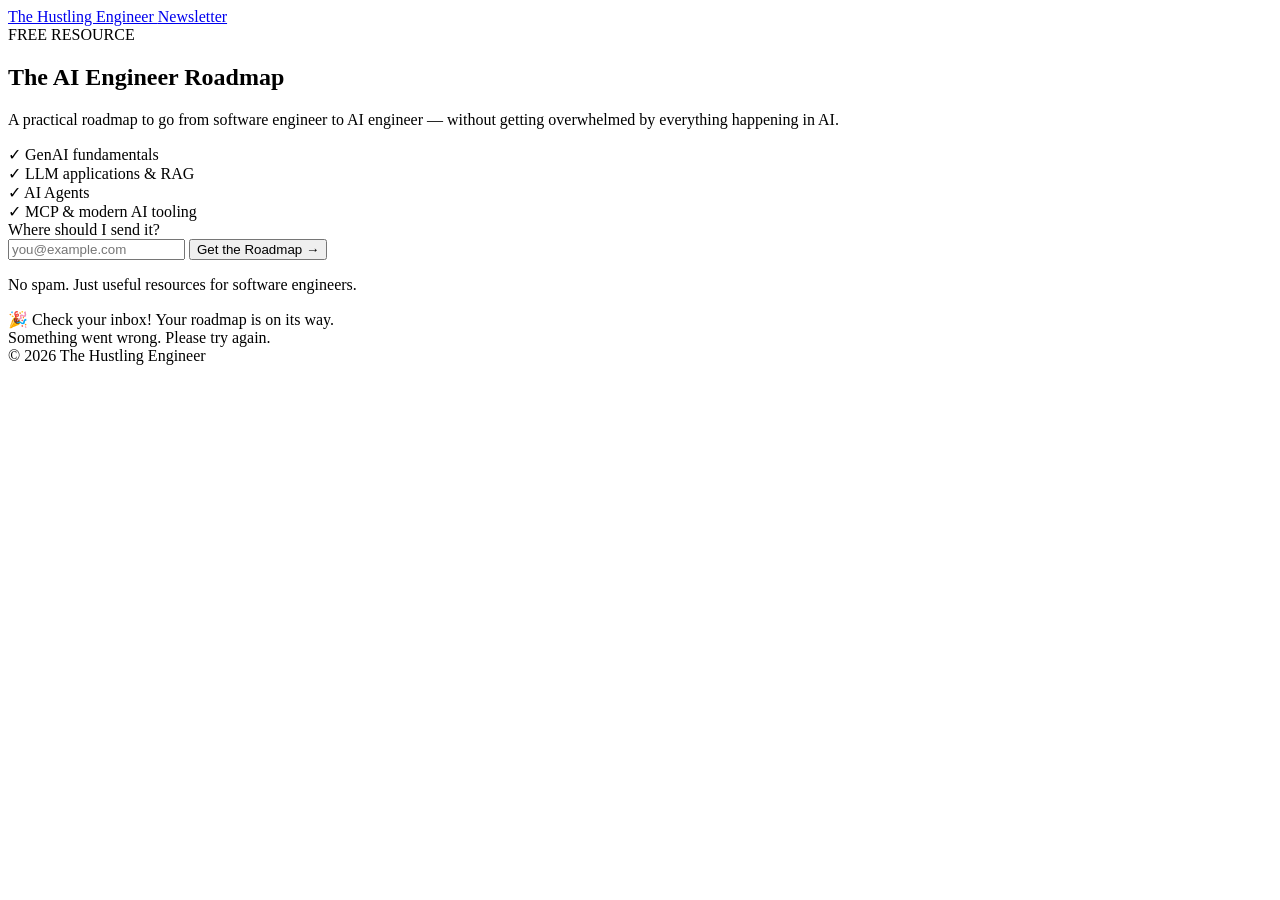
==== ai-roadmap/index.html @ c834b452 "Add initial AI Engineer Roadmap HTML structure" ====
<!DOCTYPE html>
<html lang="en">
<head>
    <meta charset="UTF-8">
    <meta name="viewport" content="width=device-width, initial-scale=1.0">

    <title>AI Engineer Roadmap | The Hustling Engineer</title>

    <meta
        name="description"
        content="Get the AI Engineer Roadmap — a practical roadmap for software engineers learning AI."
    >

    <link rel="preconnect" href="https://fonts.googleapis.com">
    <link rel="preconnect" href="https://fonts.gstatic.com" crossorigin>
    <link
        href="https://fonts.googleapis.com/css2?family=Inter:wght@300;400;500;600;700;800&display=swap"
        rel="stylesheet"
    >

    <link rel="stylesheet" href="style.css">
</head>

<body>

    <main class="page">

        <div class="container">

            <header class="header">
                <a href="/" class="logo">
                    The Hustling Engineer
                </a>

                <a
                    href="https://thehustlingengineer.substack.com/subscribe"
                    class="header-button"
                    target="_blank"
                >
                    Newsletter
                </a>
            </header>


            <section class="hero">

                <div class="badge">
                    FREE RESOURCE
                </div>

                <h1>
                    The AI Engineer Roadmap
                </h1>

                <p class="subtitle">
                    A practical roadmap to go from software engineer
                    to AI engineer — without getting overwhelmed by
                    everything happening in AI.
                </p>


                <div class="resource-card">

                    <div class="checklist">

                        <div class="check">
                            <span>✓</span>
                            GenAI fundamentals
                        </div>

                        <div class="check">
                            <span>✓</span>
                            LLM applications & RAG
                        </div>

                        <div class="check">
                            <span>✓</span>
                            AI Agents
                        </div>

                        <div class="check">
                            <span>✓</span>
                            MCP & modern AI tooling
                        </div>

                    </div>


                    <form id="leadForm">

                        <label for="email">
                            Where should I send it?
                        </label>

                        <div class="form-row">

                            <input
                                type="email"
                                id="email"
                                name="email"
                                placeholder="you@example.com"
                                required
                            >

                            <button type="submit">
                                Get the Roadmap →
                            </button>

                        </div>

                        <p class="privacy">
                            No spam. Just useful resources for software engineers.
                        </p>

                    </form>

                    <div id="success" class="success">
                        🎉 Check your inbox! Your roadmap is on its way.
                    </div>

                    <div id="error" class="error">
                        Something went wrong. Please try again.
                    </div>

                </div>

            </section>


            <footer>
                © 2026 The Hustling Engineer
            </footer>

        </div>

    </main>


    <script>

        const SCRIPT_URL =
            "https://script.google.com/macros/s/AKfycbzj2qd2UqBwCn5gOeJcXYc1-4L1tC522kYoX0JteOvMS0OXBv_S6rvGa9LmgAplBKdA/exec";

        const form = document.getElementById("leadForm");
        const success = document.getElementById("success");
        const error = document.getElementById("error");

        form.addEventListener("submit", async function (e) {

            e.preventDefault();

            const email = document.getElementById("email").value;
            const button = form.querySelector("button");

            button.disabled = true;
            button.innerText = "Sending...";

            success.style.display = "none";
            error.style.display = "none";

            const formData = new FormData();

            formData.append("email", email);
            formData.append("resource", "AI_ROADMAP");

            try {

                await fetch(SCRIPT_URL, {
                    method: "POST",
                    mode: "no-cors",
                    body: formData
                });

                form.style.display = "none";
                success.style.display = "block";

            } catch (err) {

                console.error(err);

                button.disabled = false;
                button.innerText = "Get the Roadmap →";

                error.style.display = "block";
            }

        });

    </script>

</body>
</html>
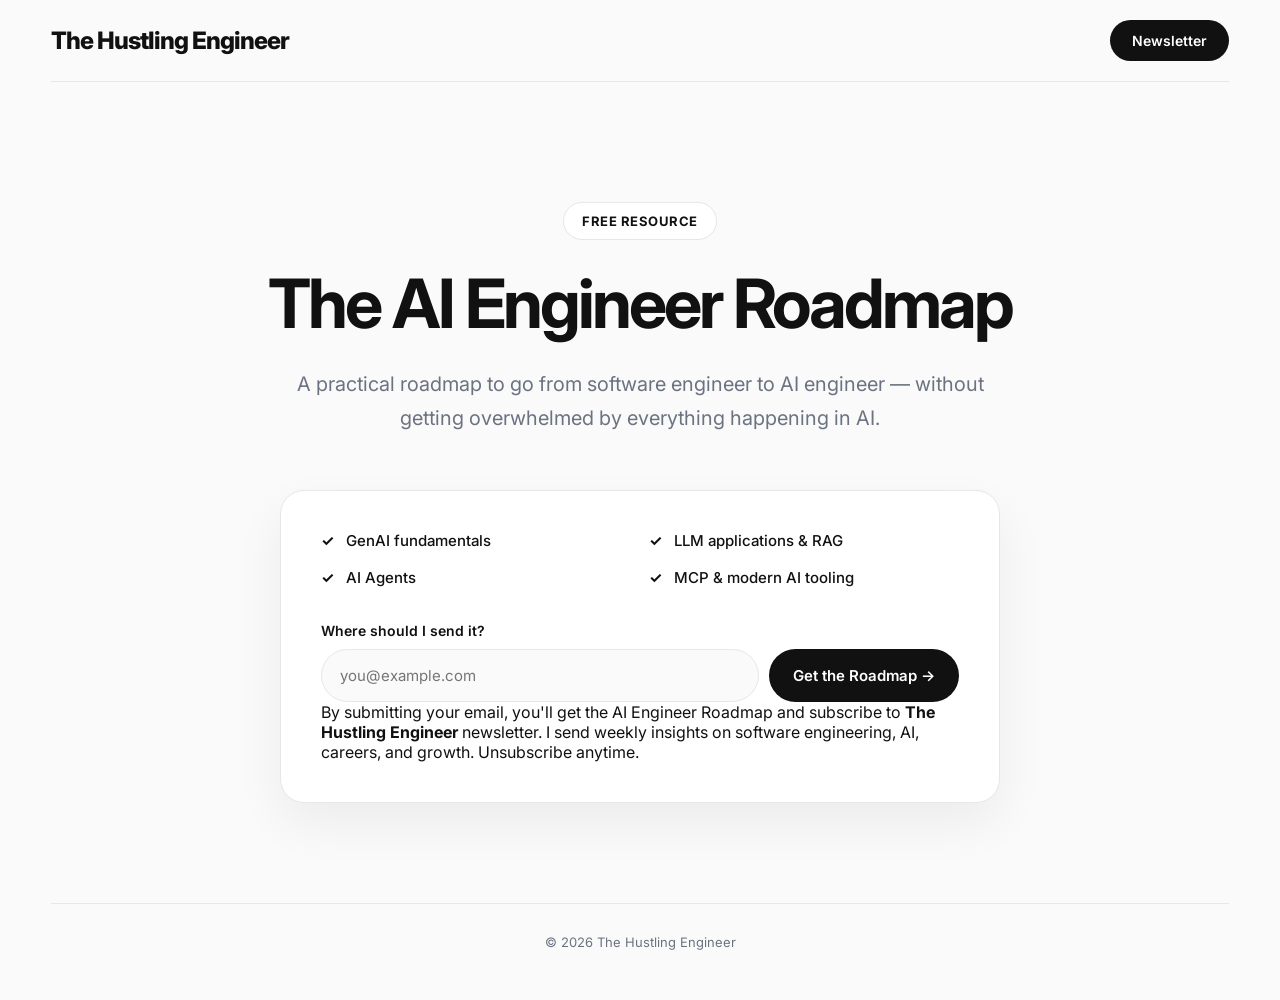
==== commit 03ccf5ee: "Update subscription note in index.html Replaced privacy note with subscription details for the newsl" ====
--- a/ai-roadmap/index.html
+++ b/ai-roadmap/index.html
@@ -108,9 +108,8 @@
 
                         </div>
 
-                        <p class="privacy">
-                            No spam. Just useful resources for software engineers.
-                        </p>
+                        <p class="subscription-note"> By submitting your email, you'll get the AI Engineer Roadmap and subscribe to <strong>The Hustling Engineer</strong> newsletter. 
+                            I send weekly insights on software engineering, AI, careers, and growth. Unsubscribe anytime. </p>
 
                     </form>
 
--- a/ai-roadmap/style.css
+++ b/ai-roadmap/style.css
@@ -0,0 +1,330 @@
+:root {
+    --background: #fafafa;
+    --text: #111111;
+    --muted: #6b7280;
+    --border: #e5e7eb;
+    --white: #ffffff;
+}
+
+* {
+    box-sizing: border-box;
+    margin: 0;
+    padding: 0;
+}
+
+body {
+    font-family: "Inter", sans-serif;
+    background: var(--background);
+    color: var(--text);
+}
+
+.page {
+    min-height: 100vh;
+}
+
+.container {
+    width: min(1180px, 92%);
+    margin: auto;
+}
+
+
+/* Header */
+
+.header {
+    height: 82px;
+
+    display: flex;
+    align-items: center;
+    justify-content: space-between;
+
+    border-bottom: 1px solid var(--border);
+}
+
+.logo {
+    text-decoration: none;
+    color: var(--text);
+
+    font-size: 24px;
+    font-weight: 800;
+    letter-spacing: -1px;
+}
+
+.header-button {
+    display: inline-flex;
+    align-items: center;
+    justify-content: center;
+
+    padding: 12px 22px;
+
+    border-radius: 999px;
+
+    background: var(--text);
+    color: var(--white);
+
+    text-decoration: none;
+
+    font-size: 14px;
+    font-weight: 600;
+}
+
+
+/* Hero */
+
+.hero {
+    max-width: 850px;
+    margin: 0 auto;
+
+    padding-top: 120px;
+    padding-bottom: 100px;
+
+    text-align: center;
+}
+
+.badge {
+    display: inline-block;
+
+    padding: 10px 18px;
+
+    border: 1px solid var(--border);
+    border-radius: 999px;
+
+    background: var(--white);
+
+    font-size: 13px;
+    font-weight: 700;
+    letter-spacing: 0.5px;
+
+    margin-bottom: 28px;
+}
+
+h1 {
+    font-size: 68px;
+    line-height: 1.05;
+    letter-spacing: -3px;
+
+    margin-bottom: 28px;
+}
+
+.subtitle {
+    max-width: 700px;
+    margin: 0 auto;
+
+    font-size: 20px;
+    line-height: 1.7;
+
+    color: var(--muted);
+}
+
+
+/* Resource card */
+
+.resource-card {
+    max-width: 720px;
+
+    margin: 55px auto 0;
+    padding: 40px;
+
+    background: var(--white);
+
+    border: 1px solid var(--border);
+    border-radius: 24px;
+
+    box-shadow: 0 20px 50px rgba(0, 0, 0, 0.06);
+
+    text-align: left;
+}
+
+.checklist {
+    display: grid;
+    grid-template-columns: 1fr 1fr;
+
+    gap: 18px;
+
+    margin-bottom: 35px;
+}
+
+.check {
+    font-size: 15px;
+    font-weight: 500;
+}
+
+.check span {
+    display: inline-flex;
+
+    margin-right: 8px;
+
+    font-weight: 700;
+}
+
+
+/* Form */
+
+label {
+    display: block;
+
+    margin-bottom: 10px;
+
+    font-size: 14px;
+    font-weight: 600;
+}
+
+.form-row {
+    display: flex;
+    gap: 10px;
+}
+
+input {
+    flex: 1;
+
+    min-width: 0;
+
+    padding: 16px 18px;
+
+    border: 1px solid var(--border);
+    border-radius: 999px;
+
+    background: var(--background);
+
+    font-family: inherit;
+    font-size: 15px;
+
+    outline: none;
+}
+
+input:focus {
+    border-color: #999;
+}
+
+button {
+    border: none;
+
+    padding: 16px 24px;
+
+    border-radius: 999px;
+
+    background: var(--text);
+    color: var(--white);
+
+    font-family: inherit;
+
+    font-size: 15px;
+    font-weight: 600;
+
+    cursor: pointer;
+
+    white-space: nowrap;
+}
+
+button:disabled {
+    opacity: 0.6;
+    cursor: wait;
+}
+
+.privacy {
+    margin-top: 12px;
+
+    color: var(--muted);
+
+    font-size: 12px;
+}
+
+
+/* Messages */
+
+.success {
+    display: none;
+
+    padding: 18px;
+
+    border: 1px solid var(--border);
+    border-radius: 14px;
+
+    background: #fafafa;
+
+    font-size: 15px;
+    font-weight: 600;
+
+    text-align: center;
+}
+
+.error {
+    display: none;
+
+    margin-top: 15px;
+
+    color: #b91c1c;
+
+    font-size: 14px;
+    text-align: center;
+}
+
+
+/* Footer */
+
+footer {
+    padding: 30px 0 50px;
+
+    border-top: 1px solid var(--border);
+
+    color: var(--muted);
+
+    font-size: 13px;
+
+    text-align: center;
+}
+
+
+/* Mobile */
+
+@media (max-width: 700px) {
+
+    .header {
+        height: 70px;
+    }
+
+    .logo {
+        font-size: 18px;
+    }
+
+    .header-button {
+        padding: 10px 16px;
+        font-size: 13px;
+    }
+
+    .hero {
+        padding-top: 80px;
+        padding-bottom: 70px;
+    }
+
+    h1 {
+        font-size: 46px;
+        letter-spacing: -2px;
+    }
+
+    .subtitle {
+        font-size: 17px;
+    }
+
+    .resource-card {
+        padding: 25px;
+
+        margin-top: 40px;
+
+        border-radius: 20px;
+    }
+
+    .checklist {
+        grid-template-columns: 1fr;
+
+        gap: 14px;
+    }
+
+    .form-row {
+        flex-direction: column;
+    }
+
+    input,
+    button {
+        width: 100%;
+    }
+}
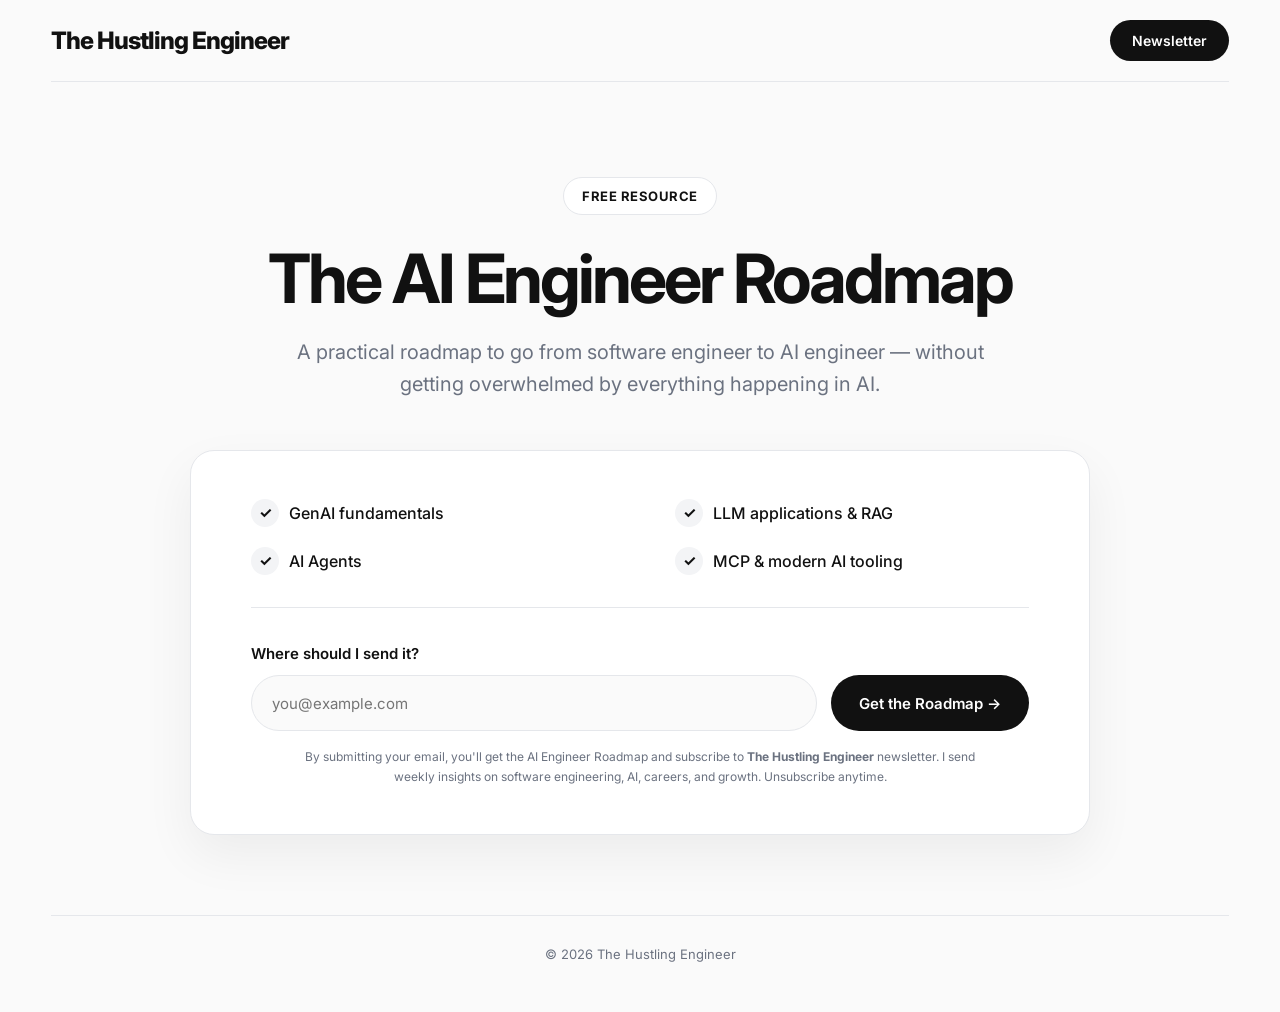
==== commit 2fbfa9b6: "Improve formatting of subscription note Reformatted subscription note for better readability." ====
--- a/ai-roadmap/index.html
+++ b/ai-roadmap/index.html
@@ -108,8 +108,12 @@
 
                         </div>
 
-                        <p class="subscription-note"> By submitting your email, you'll get the AI Engineer Roadmap and subscribe to <strong>The Hustling Engineer</strong> newsletter. 
-                            I send weekly insights on software engineering, AI, careers, and growth. Unsubscribe anytime. </p>
+                        <p class="subscription-note">
+                            By submitting your email, you'll get the AI Engineer Roadmap
+                            and subscribe to <strong>The Hustling Engineer</strong> newsletter.
+                            I send weekly insights on software engineering, AI, careers,
+                            and growth. Unsubscribe anytime.
+                        </p>
 
                     </form>
 
--- a/ai-roadmap/style.css
+++ b/ai-roadmap/style.css
@@ -28,7 +28,9 @@
 }
 
 
-/* Header */
+/* ========================================
+   Header
+======================================== */
 
 .header {
     height: 82px;
@@ -68,14 +70,16 @@
 }
 
 
-/* Hero */
+/* ========================================
+   Hero
+======================================== */
 
 .hero {
-    max-width: 850px;
+    max-width: 1000px;
     margin: 0 auto;
 
-    padding-top: 120px;
-    padding-bottom: 100px;
+    padding-top: 95px;
+    padding-bottom: 80px;
 
     text-align: center;
 }
@@ -102,27 +106,29 @@
     line-height: 1.05;
     letter-spacing: -3px;
 
-    margin-bottom: 28px;
+    margin-bottom: 22px;
 }
 
 .subtitle {
-    max-width: 700px;
+    max-width: 720px;
     margin: 0 auto;
 
     font-size: 20px;
-    line-height: 1.7;
+    line-height: 1.6;
 
     color: var(--muted);
 }
 
 
-/* Resource card */
+/* ========================================
+   Resource Card
+======================================== */
 
 .resource-card {
-    max-width: 720px;
-
-    margin: 55px auto 0;
-    padding: 40px;
+    max-width: 900px;
+
+    margin: 50px auto 0;
+    padding: 48px 60px;
 
     background: var(--white);
 
@@ -134,51 +140,81 @@
     text-align: left;
 }
 
+
+/* ========================================
+   Resource Checklist
+======================================== */
+
 .checklist {
     display: grid;
+
     grid-template-columns: 1fr 1fr;
 
-    gap: 18px;
-
-    margin-bottom: 35px;
+    column-gap: 70px;
+    row-gap: 20px;
+
+    padding-bottom: 32px;
+    margin-bottom: 36px;
+
+    border-bottom: 1px solid var(--border);
 }
 
 .check {
-    font-size: 15px;
+    display: flex;
+    align-items: center;
+
+    font-size: 16px;
     font-weight: 500;
+
+    line-height: 1.5;
 }
 
 .check span {
     display: inline-flex;
-
-    margin-right: 8px;
-
+    align-items: center;
+    justify-content: center;
+
+    width: 28px;
+    height: 28px;
+
+    margin-right: 10px;
+
+    border-radius: 50%;
+
+    background: #f3f4f6;
+
+    font-size: 15px;
     font-weight: 700;
-}
-
-
-/* Form */
+
+    flex-shrink: 0;
+}
+
+
+/* ========================================
+   Form
+======================================== */
 
 label {
     display: block;
 
-    margin-bottom: 10px;
-
-    font-size: 14px;
+    margin-bottom: 12px;
+
+    font-size: 15px;
     font-weight: 600;
 }
 
 .form-row {
     display: flex;
-    gap: 10px;
+    gap: 14px;
 }
 
 input {
     flex: 1;
-
     min-width: 0;
 
-    padding: 16px 18px;
+    height: 56px;
+
+    padding: 0 20px;
 
     border: 1px solid var(--border);
     border-radius: 999px;
@@ -189,16 +225,20 @@
     font-size: 15px;
 
     outline: none;
+
+    transition: border-color 0.2s ease;
 }
 
 input:focus {
-    border-color: #999;
+    border-color: #999999;
 }
 
 button {
+    height: 56px;
+
     border: none;
 
-    padding: 16px 24px;
+    padding: 0 28px;
 
     border-radius: 999px;
 
@@ -213,6 +253,12 @@
     cursor: pointer;
 
     white-space: nowrap;
+
+    transition: opacity 0.2s ease;
+}
+
+button:hover {
+    opacity: 0.9;
 }
 
 button:disabled {
@@ -220,16 +266,28 @@
     cursor: wait;
 }
 
-.privacy {
-    margin-top: 12px;
+
+/* ========================================
+   Newsletter Disclosure
+======================================== */
+
+.subscription-note {
+    max-width: 700px;
+
+    margin: 16px auto 0;
 
     color: var(--muted);
 
     font-size: 12px;
-}
-
-
-/* Messages */
+    line-height: 1.6;
+
+    text-align: center;
+}
+
+
+/* ========================================
+   Success / Error Messages
+======================================== */
 
 .success {
     display: none;
@@ -239,7 +297,7 @@
     border: 1px solid var(--border);
     border-radius: 14px;
 
-    background: #fafafa;
+    background: var(--background);
 
     font-size: 15px;
     font-weight: 600;
@@ -255,11 +313,14 @@
     color: #b91c1c;
 
     font-size: 14px;
+
     text-align: center;
 }
 
 
-/* Footer */
+/* ========================================
+   Footer
+======================================== */
 
 footer {
     padding: 30px 0 50px;
@@ -274,7 +335,9 @@
 }
 
 
-/* Mobile */
+/* ========================================
+   Mobile
+======================================== */
 
 @media (max-width: 700px) {
 
@@ -288,43 +351,80 @@
 
     .header-button {
         padding: 10px 16px;
+
         font-size: 13px;
     }
 
+
     .hero {
-        padding-top: 80px;
-        padding-bottom: 70px;
+        padding-top: 70px;
+        padding-bottom: 60px;
+    }
+
+    .badge {
+        margin-bottom: 22px;
+
+        padding: 9px 16px;
+
+        font-size: 12px;
     }
 
     h1 {
-        font-size: 46px;
+        font-size: 44px;
+        line-height: 1.08;
         letter-spacing: -2px;
+
+        margin-bottom: 18px;
     }
 
     .subtitle {
         font-size: 17px;
-    }
+        line-height: 1.6;
+    }
+
 
     .resource-card {
-        padding: 25px;
-
-        margin-top: 40px;
+        margin-top: 38px;
+
+        padding: 30px 24px;
 
         border-radius: 20px;
     }
+
 
     .checklist {
         grid-template-columns: 1fr;
 
-        gap: 14px;
-    }
+        column-gap: 0;
+        row-gap: 16px;
+
+        padding-bottom: 28px;
+        margin-bottom: 30px;
+    }
+
+    .check {
+        font-size: 15px;
+    }
+
 
     .form-row {
         flex-direction: column;
+
+        gap: 10px;
     }
 
     input,
     button {
         width: 100%;
-    }
-}
+
+        height: 54px;
+    }
+
+
+    .subscription-note {
+        font-size: 11px;
+        line-height: 1.55;
+
+        margin-top: 14px;
+    }
+}
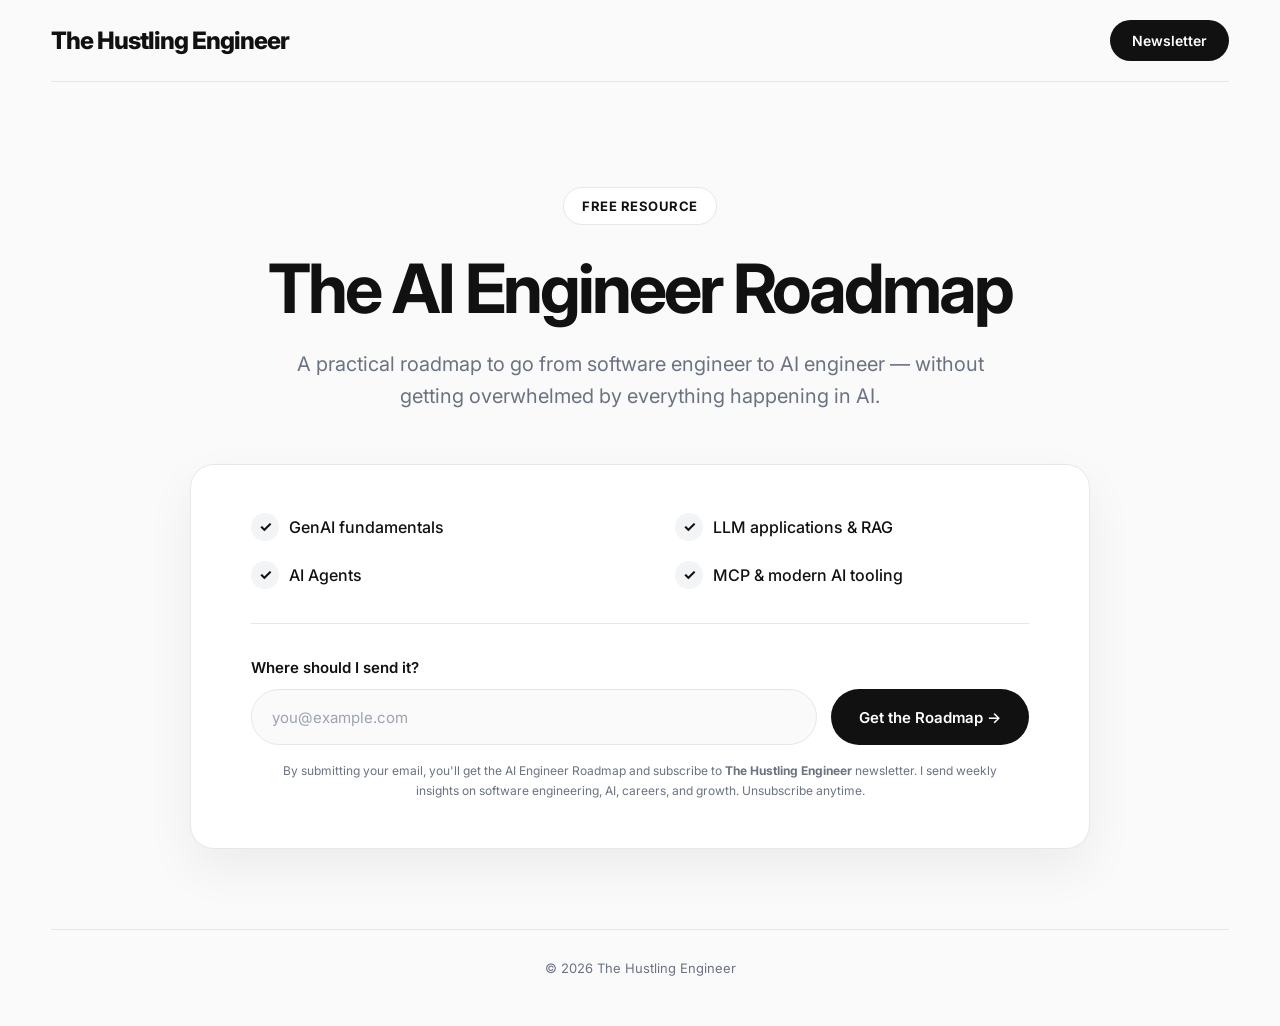
==== commit e5525da7: "Add versioning to stylesheet link in index.html" ====
--- a/ai-roadmap/index.html
+++ b/ai-roadmap/index.html
@@ -18,7 +18,7 @@
         rel="stylesheet"
     >
 
-    <link rel="stylesheet" href="style.css">
+    <link rel="stylesheet" href="style.css?v=3">
 </head>
 
 <body>
--- a/ai-roadmap/style.css
+++ b/ai-roadmap/style.css
@@ -24,7 +24,7 @@
 
 .container {
     width: min(1180px, 92%);
-    margin: auto;
+    margin: 0 auto;
 }
 
 
@@ -78,7 +78,7 @@
     max-width: 1000px;
     margin: 0 auto;
 
-    padding-top: 95px;
+    padding-top: 105px;
     padding-bottom: 80px;
 
     text-align: center;
@@ -88,6 +88,8 @@
     display: inline-block;
 
     padding: 10px 18px;
+
+    margin-bottom: 28px;
 
     border: 1px solid var(--border);
     border-radius: 999px;
@@ -97,8 +99,6 @@
     font-size: 13px;
     font-weight: 700;
     letter-spacing: 0.5px;
-
-    margin-bottom: 28px;
 }
 
 h1 {
@@ -106,17 +106,17 @@
     line-height: 1.05;
     letter-spacing: -3px;
 
-    margin-bottom: 22px;
+    margin-bottom: 24px;
 }
 
 .subtitle {
     max-width: 720px;
     margin: 0 auto;
 
+    color: var(--muted);
+
     font-size: 20px;
     line-height: 1.6;
-
-    color: var(--muted);
 }
 
 
@@ -125,9 +125,10 @@
 ======================================== */
 
 .resource-card {
+    width: 100%;
     max-width: 900px;
 
-    margin: 50px auto 0;
+    margin: 52px auto 0;
     padding: 48px 60px;
 
     background: var(--white);
@@ -153,8 +154,8 @@
     column-gap: 70px;
     row-gap: 20px;
 
-    padding-bottom: 32px;
-    margin-bottom: 36px;
+    padding-bottom: 34px;
+    margin-bottom: 34px;
 
     border-bottom: 1px solid var(--border);
 }
@@ -163,9 +164,10 @@
     display: flex;
     align-items: center;
 
+    min-height: 28px;
+
     font-size: 16px;
     font-weight: 500;
-
     line-height: 1.5;
 }
 
@@ -205,6 +207,8 @@
 
 .form-row {
     display: flex;
+    align-items: center;
+
     gap: 14px;
 }
 
@@ -233,20 +237,22 @@
     border-color: #999999;
 }
 
+input::placeholder {
+    color: #9ca3af;
+}
+
 button {
     height: 56px;
 
+    padding: 0 28px;
+
     border: none;
-
-    padding: 0 28px;
-
     border-radius: 999px;
 
     background: var(--text);
     color: var(--white);
 
     font-family: inherit;
-
     font-size: 15px;
     font-weight: 600;
 
@@ -272,7 +278,7 @@
 ======================================== */
 
 .subscription-note {
-    max-width: 700px;
+    max-width: 720px;
 
     margin: 16px auto 0;
 
@@ -313,7 +319,6 @@
     color: #b91c1c;
 
     font-size: 14px;
-
     text-align: center;
 }
 
@@ -351,7 +356,6 @@
 
     .header-button {
         padding: 10px 16px;
-
         font-size: 13px;
     }
 
@@ -409,6 +413,7 @@
 
     .form-row {
         flex-direction: column;
+        align-items: stretch;
 
         gap: 10px;
     }
@@ -416,15 +421,14 @@
     input,
     button {
         width: 100%;
-
         height: 54px;
     }
 
 
     .subscription-note {
+        margin-top: 14px;
+
         font-size: 11px;
         line-height: 1.55;
-
-        margin-top: 14px;
-    }
-}
+    }
+}
